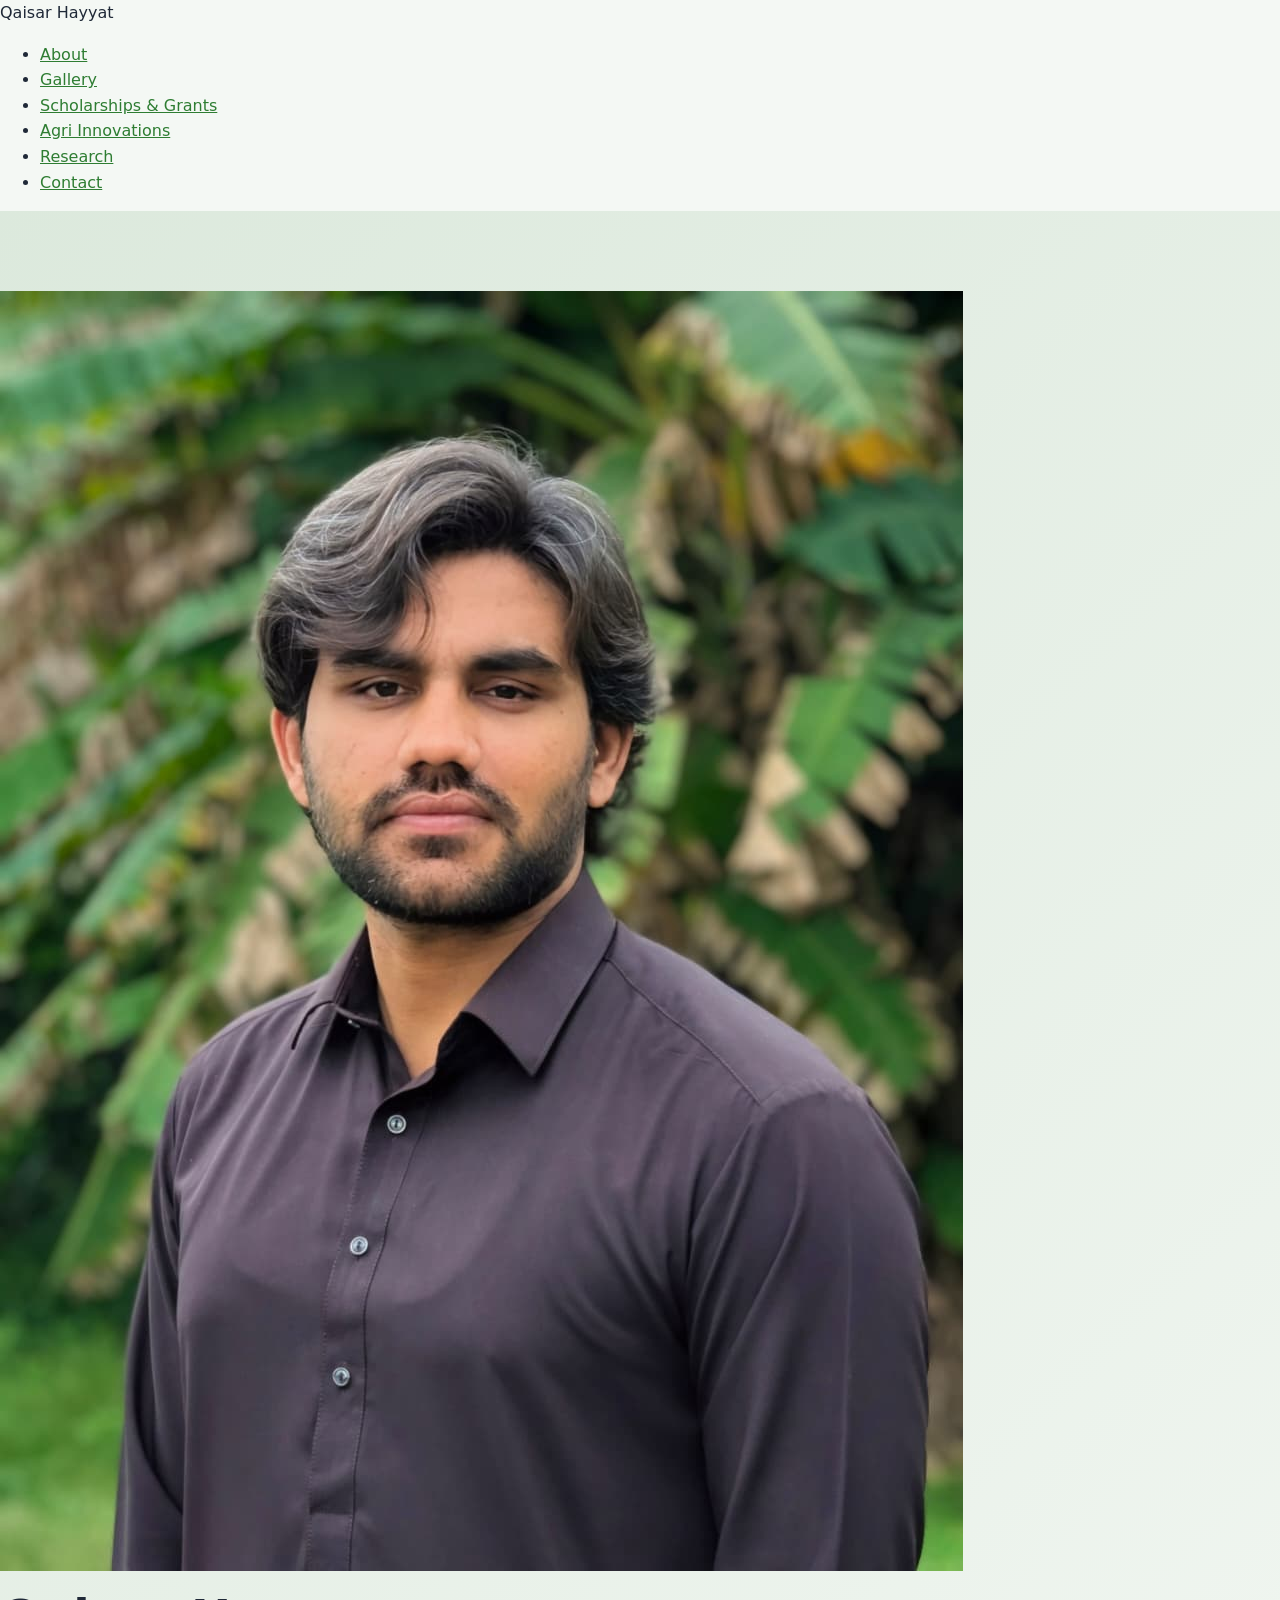
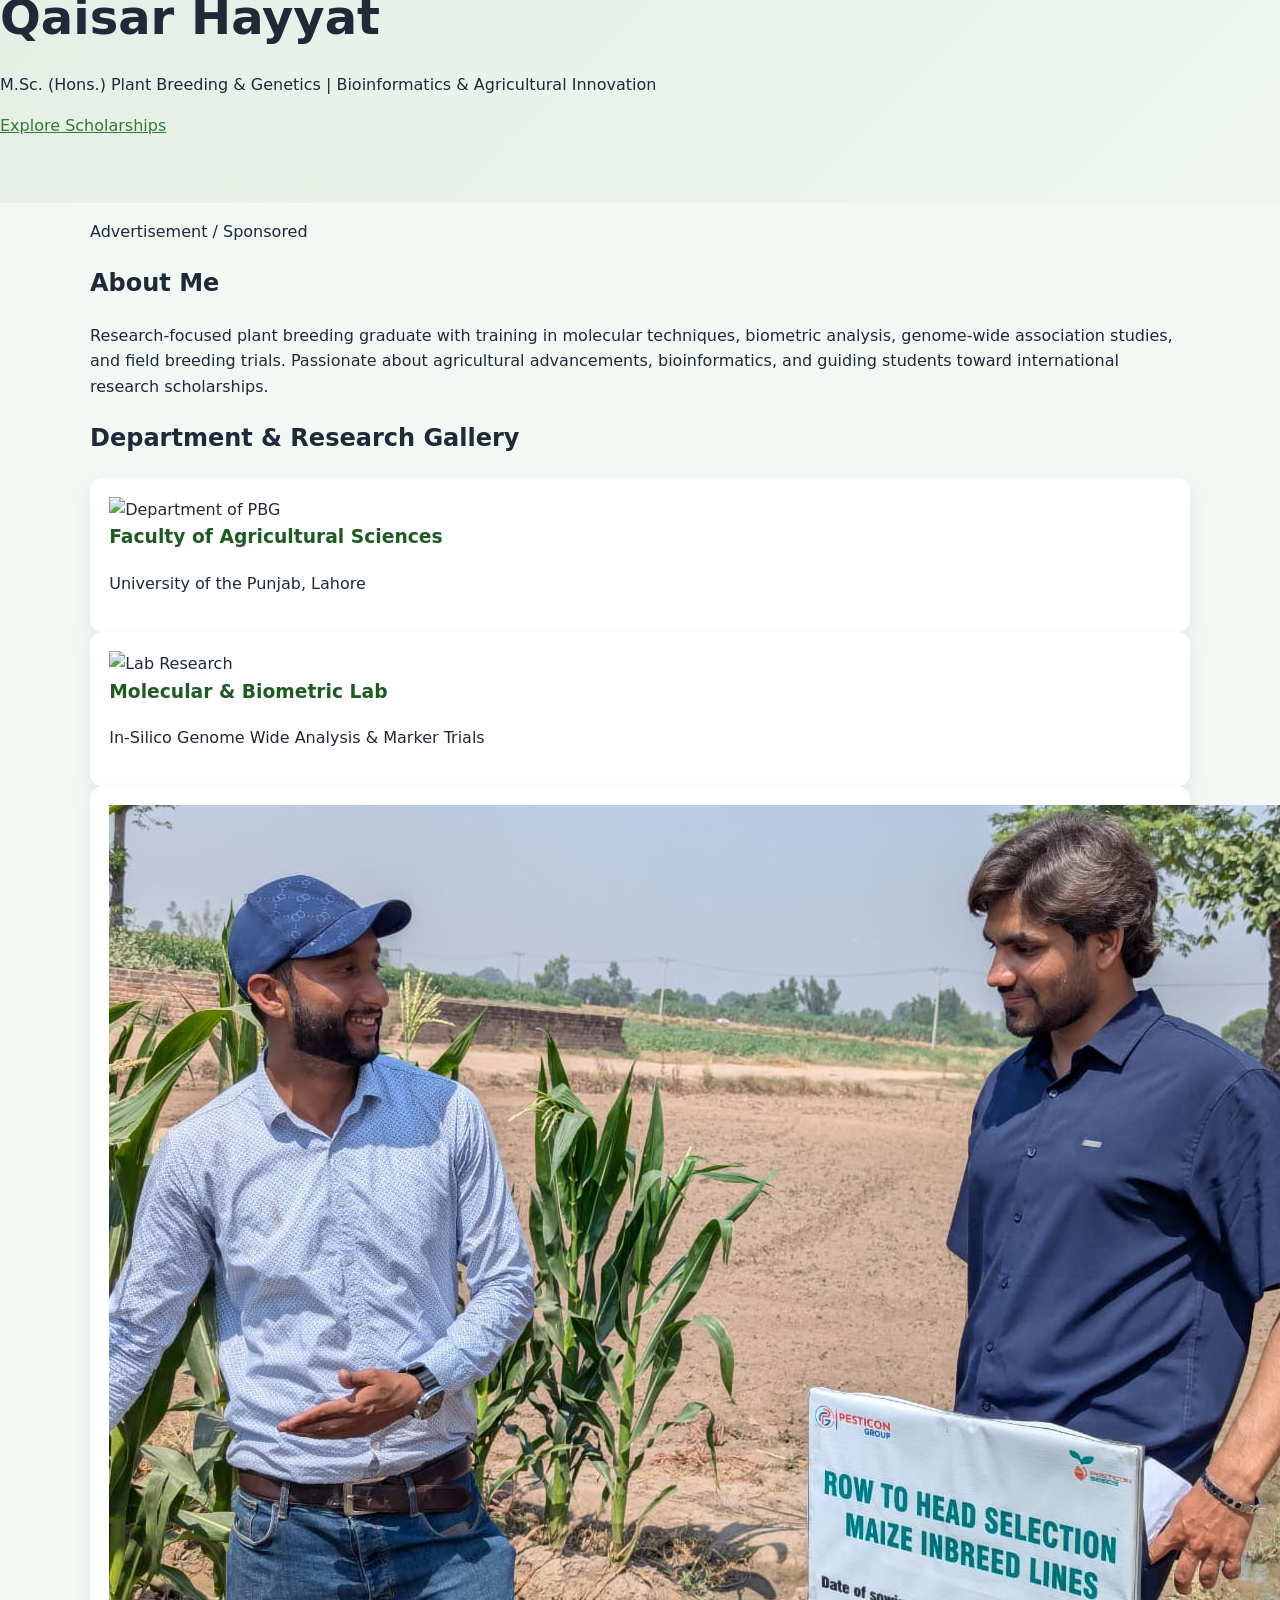
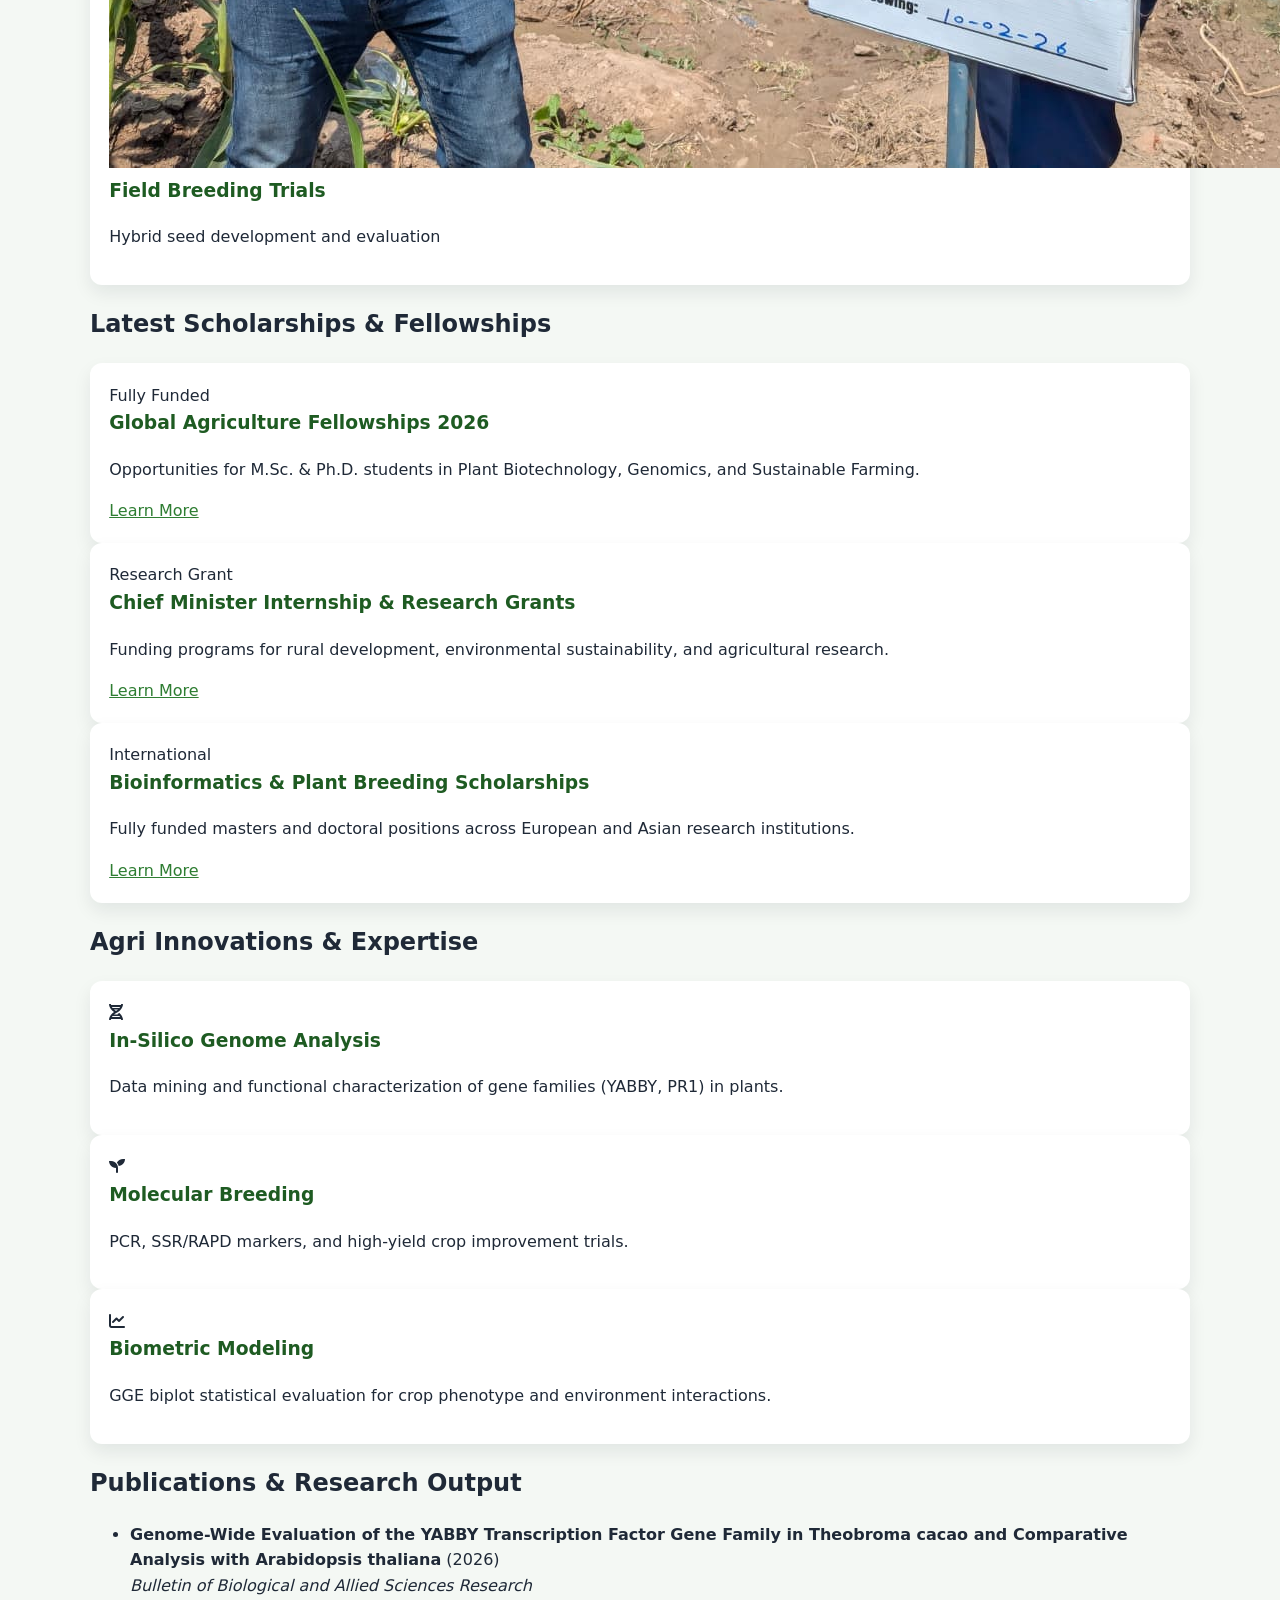
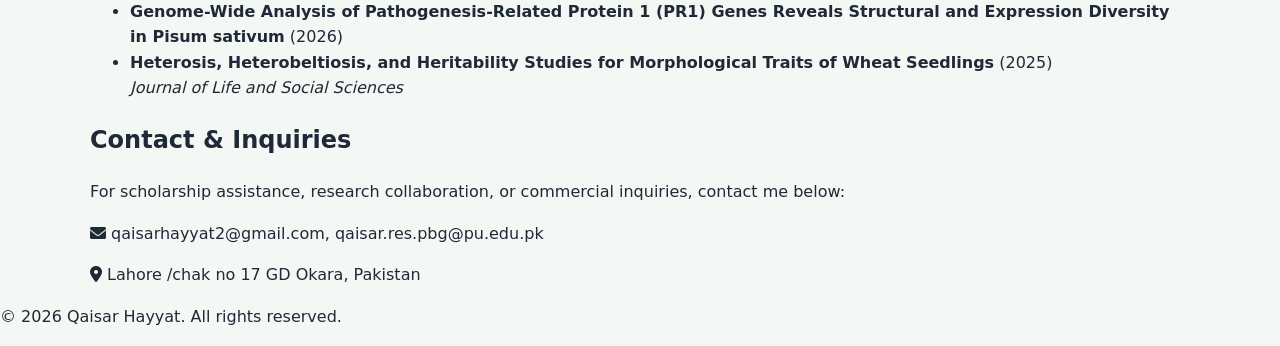
==== index.html @ bba013f6 "Fix image source extension in index.html" ====
<!DOCTYPE html>
<html lang="en">
<head>
    <meta charset="UTF-8">
    <meta name="viewport" content="width=device-width, initial-scale=1.0">
    <title>Qaisar Hayyat (qsh) | Academic, Agritech & Scholarship Portal</title>
    <link rel="stylesheet" href="style.css">
    <link href="https://cdnjs.cloudflare.com/ajax/libs/font-awesome/6.0.0/css/all.min.css" rel="stylesheet">
</head>
<body>

    <header>
        <div class="logo">Qaisar Hayyat</div>
        <nav>
            <ul>
                <li><a href="#about">About</a></li>
                <li><a href="#gallery">Gallery</a></li>
                <li><a href="#scholarships">Scholarships & Grants</a></li>
                <li><a href="#innovations">Agri Innovations</a></li>
                <li><a href="#research">Research</a></li>
                <li><a href="#contact">Contact</a></li>
            </ul>
        </nav>
    </header>

    <section class="hero">
        <div class="hero-content">
            <img src="qa.jpeg" alt="Qaisar Hayyat" class="profile-img">
            <h1>Qaisar Hayyat</h1>
            <p>M.Sc. (Hons.) Plant Breeding & Genetics | Bioinformatics & Agricultural Innovation</p>
            <a href="#scholarships" class="btn">Explore Scholarships</a>
        </div>
    </section>

    <div class="ad-banner container">
        <div class="ad-box">
            <p class="ad-label">Advertisement / Sponsored</p>
        </div>
    </div>

    <section id="about" class="container">
        <h2>About Me</h2>
        <p>Research-focused plant breeding graduate with training in molecular techniques, biometric analysis, genome-wide association studies, and field breeding trials. Passionate about agricultural advancements, bioinformatics, and guiding students toward international research scholarships.</p>
    </section>

    <section id="gallery" class="container bg-light">
        <h2>Department & Research Gallery</h2>
        <div class="grid">
            <div class="card gallery-card">
                <img src="dept.jpg" alt="Department of PBG">
                <h3>Faculty of Agricultural Sciences</h3>
                <p>University of the Punjab, Lahore</p>
            </div>
            <div class="card gallery-card">
                <img src="lab.jpg" alt="Lab Research">
                <h3>Molecular & Biometric Lab</h3>
                <p>In-Silico Genome Wide Analysis & Marker Trials</p>
            </div>
            <div class="card gallery-card">
                <img src="field.jpg.jpeg" alt="Field Trials">
                <h3>Field Breeding Trials</h3>
                <p>Hybrid seed development and evaluation</p>
            </div>
        </div>
    </section>

    <section id="scholarships" class="container">
        <h2>Latest Scholarships & Fellowships</h2>
        <div class="grid">
            <div class="card">
                <span class="badge">Fully Funded</span>
                <h3>Global Agriculture Fellowships 2026</h3>
                <p>Opportunities for M.Sc. & Ph.D. students in Plant Biotechnology, Genomics, and Sustainable Farming.</p>
                <a href="#contact" class="btn-small">Learn More</a>
            </div>
            <div class="card">
                <span class="badge">Research Grant</span>
                <h3>Chief Minister Internship & Research Grants</h3>
                <p>Funding programs for rural development, environmental sustainability, and agricultural research.</p>
                <a href="#contact" class="btn-small">Learn More</a>
            </div>
            <div class="card">
                <span class="badge">International</span>
                <h3>Bioinformatics & Plant Breeding Scholarships</h3>
                <p>Fully funded masters and doctoral positions across European and Asian research institutions.</p>
                <a href="#contact" class="btn-small">Learn More</a>
            </div>
        </div>
    </section>

    <section id="innovations" class="container bg-light">
        <h2>Agri Innovations & Expertise</h2>
        <div class="grid">
            <div class="card">
                <i class="fas fa-dna card-icon"></i>
                <h3>In-Silico Genome Analysis</h3>
                <p>Data mining and functional characterization of gene families (YABBY, PR1) in plants.</p>
            </div>
            <div class="card">
                <i class="fas fa-seedling card-icon"></i>
                <h3>Molecular Breeding</h3>
                <p>PCR, SSR/RAPD markers, and high-yield crop improvement trials.</p>
            </div>
            <div class="card">
                <i class="fas fa-chart-line card-icon"></i>
                <h3>Biometric Modeling</h3>
                <p>GGE biplot statistical evaluation for crop phenotype and environment interactions.</p>
            </div>
        </div>
    </section>

    <section id="research" class="container">
        <h2>Publications & Research Output</h2>
        <ul class="pub-list">
            <li>
                <strong>Genome-Wide Evaluation of the YABBY Transcription Factor Gene Family in Theobroma cacao and Comparative Analysis with Arabidopsis thaliana</strong> (2026)
                <br><em>Bulletin of Biological and Allied Sciences Research</em>
            </li>
            <li>
                <strong>Genome-Wide Analysis of Pathogenesis-Related Protein 1 (PR1) Genes Reveals Structural and Expression Diversity in Pisum sativum</strong> (2026)
            </li>
            <li>
                <strong>Heterosis, Heterobeltiosis, and Heritability Studies for Morphological Traits of Wheat Seedlings</strong> (2025)
                <br><em>Journal of Life and Social Sciences</em>
            </li>
        </ul>
    </section>

    <section id="contact" class="container bg-light">
        <h2>Contact & Inquiries</h2>
        <p>For scholarship assistance, research collaboration, or commercial inquiries, contact me below:</p>
        <div class="contact-details">
            <p><i class="fas fa-envelope"></i> qaisarhayyat2@gmail.com, qaisar.res.pbg@pu.edu.pk</p>
            <p><i class="fas fa-map-marker-alt"></i> Lahore /chak no 17 GD Okara, Pakistan</p>
        </div>
    </section>

    <footer>
        <p>&copy; 2026 Qaisar Hayyat. All rights reserved.</p>
    </footer>

</body>
</html>
---- style.css ----
:root {
  --primary: #2e7d32;
  --primary-dark: #1e5b22;
  --text: #1f2937;
  --muted: #4b5563;
  --bg: #f4f8f4;
  --white: #ffffff;
  --shadow: 0 8px 18px rgba(16, 24, 40, 0.08);
}

* {
  box-sizing: border-box;
}

html {
  scroll-behavior: smooth;
}

body {
  margin: 0;
  font-family: 'Inter', system-ui, -apple-system, sans-serif;
  color: var(--text);
  line-height: 1.6;
  background: var(--bg);
}

.container {
  width: min(1100px, 92%);
  margin: 0 auto;
}

.site-header {
  position: sticky;
  top: 0;
  z-index: 1000;
  background: var(--white);
  border-bottom: 1px solid #e5e7eb;
}

.nav-wrap {
  display: flex;
  align-items: center;
  justify-content: space-between;
  min-height: 72px;
}

.brand {
  color: var(--primary);
  text-decoration: none;
  font-weight: 700;
  font-size: 1.1rem;
}

.nav-links {
  display: flex;
  gap: 1rem;
}

.nav-links a {
  color: var(--muted);
  text-decoration: none;
  font-weight: 500;
}

.nav-links a:hover {
  color: var(--primary);
}

.menu-toggle {
  display: none;
  border: 1px solid #d1d5db;
  border-radius: 8px;
  padding: 0.35rem 0.6rem;
  background: var(--white);
  color: var(--primary-dark);
  font-size: 1.1rem;
}

.hero {
  padding: 5rem 0 4rem;
  background: linear-gradient(135deg, rgba(46, 125, 50, 0.12), rgba(46, 125, 50, 0.02));
}

.eyebrow {
  color: var(--primary-dark);
  font-weight: 600;
  text-transform: uppercase;
  letter-spacing: 0.06em;
  margin-bottom: 0.4rem;
}

h1 {
  margin: 0;
  font-size: clamp(2rem, 3.8vw, 3rem);
}

.subtitle {
  margin: 0.5rem 0;
  color: var(--primary-dark);
  font-weight: 600;
}

.hero-text {
  max-width: 680px;
}

.section {
  padding: 4rem 0;
}

.section h2 {
  margin-top: 0;
  margin-bottom: 1rem;
  color: var(--primary-dark);
}

.alt-bg {
  background: #e9f3ea;
}

.card-grid {
  display: grid;
  grid-template-columns: repeat(3, minmax(0, 1fr));
  gap: 1.1rem;
}

.card {
  background: var(--white);
  border-radius: 12px;
  padding: 1.2rem;
  box-shadow: var(--shadow);
}

.card h3 {
  margin-top: 0;
  color: var(--primary-dark);
}

.publication-list {
  padding-left: 1.2rem;
}

a {
  color: var(--primary);
}

@media (max-width: 860px) {
  .card-grid {
    grid-template-columns: 1fr 1fr;
  }
}

@media (max-width: 700px) {
  .menu-toggle {
    display: inline-block;
  }

  .nav-links {
    display: none;
    position: absolute;
    top: 72px;
    left: 0;
    right: 0;
    flex-direction: column;
    background: var(--white);
    border-bottom: 1px solid #e5e7eb;
    padding: 0.8rem 4%;
  }

  .nav-links.open {
    display: flex;
  }

  .card-grid {
    grid-template-columns: 1fr;
  }

  .hero {
    padding-top: 4rem;
  }
}
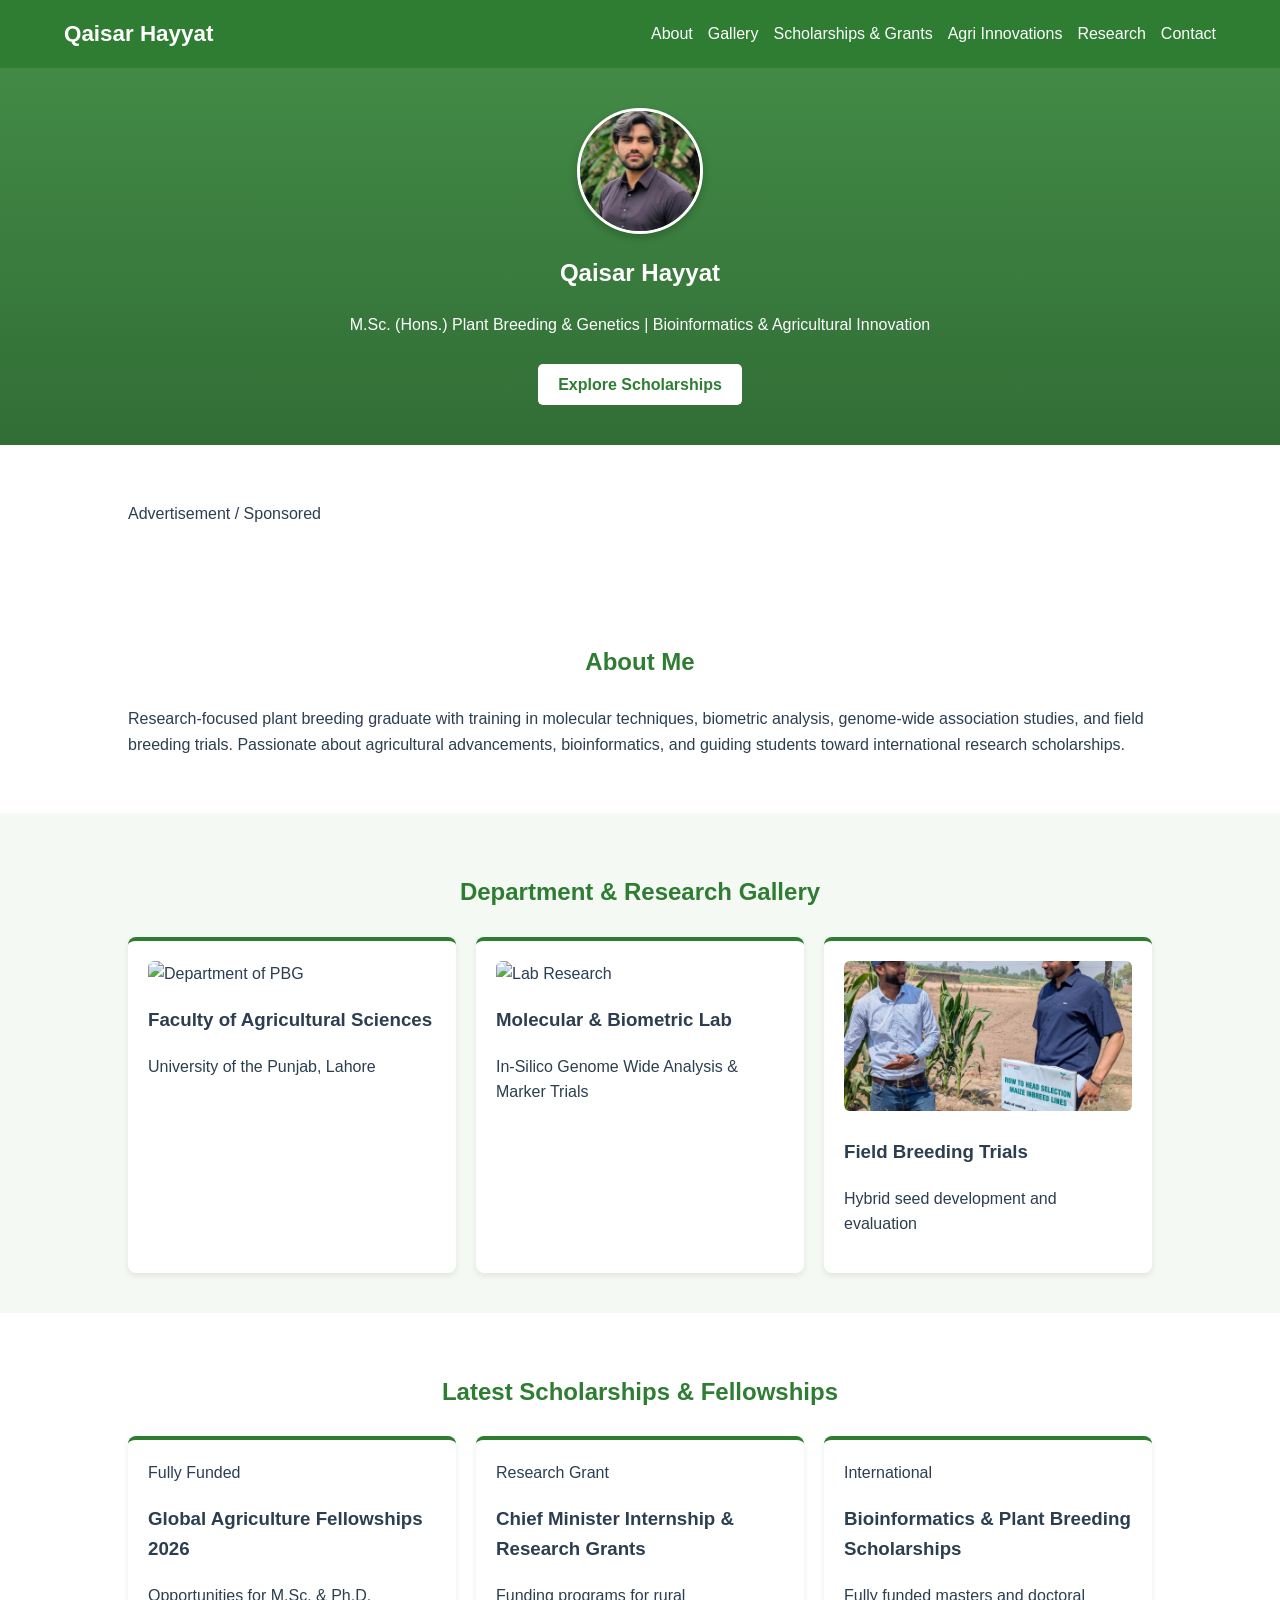
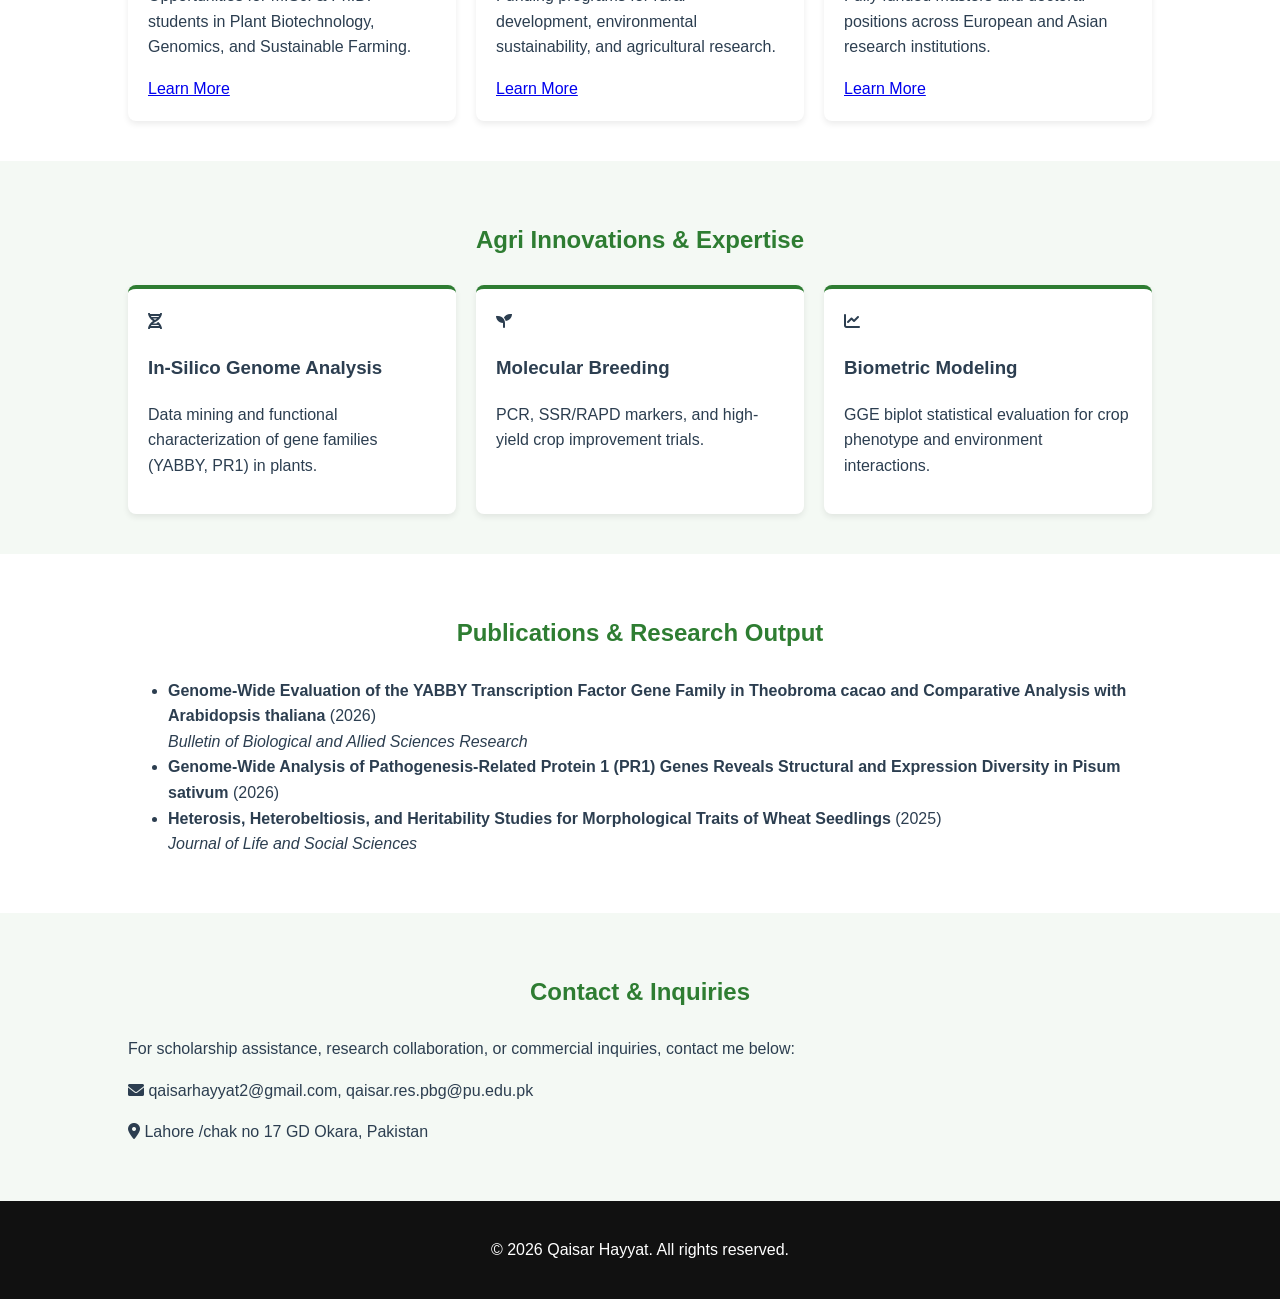
==== commit a255161e: "Add Google site verification to index.html Added Google site verification meta tag." ====
--- a/index.html
+++ b/index.html
@@ -6,6 +6,7 @@
     <title>Qaisar Hayyat (qsh) | Academic, Agritech & Scholarship Portal</title>
     <link rel="stylesheet" href="style.css">
     <link href="https://cdnjs.cloudflare.com/ajax/libs/font-awesome/6.0.0/css/all.min.css" rel="stylesheet">
+    <meta name="google-site-verification" content="u2R5m-7hxm11KhDNHvZsRU0qRxagIZrmC99paomy18g" />
 </head>
 <body>
 
--- a/style.css
+++ b/style.css
@@ -1,181 +1,140 @@
 :root {
-  --primary: #2e7d32;
-  --primary-dark: #1e5b22;
-  --text: #1f2937;
-  --muted: #4b5563;
-  --bg: #f4f8f4;
-  --white: #ffffff;
-  --shadow: 0 8px 18px rgba(16, 24, 40, 0.08);
-}
-
-* {
-  box-sizing: border-box;
-}
-
-html {
-  scroll-behavior: smooth;
+    --primary-color: #2e7d32;
+    --dark-green: #1b5e20;
+    --text-color: #2c3e50;
+    --light-bg: #f4f9f4;
+    --white: #ffffff;
 }
 
 body {
-  margin: 0;
-  font-family: 'Inter', system-ui, -apple-system, sans-serif;
-  color: var(--text);
-  line-height: 1.6;
-  background: var(--bg);
+    font-family: 'Segoe UI', Tahoma, Geneva, Verdana, sans-serif;
+    margin: 0;
+    padding: 0;
+    color: var(--text-color);
+    line-height: 1.6;
 }
 
-.container {
-  width: min(1100px, 92%);
-  margin: 0 auto;
+/* Header & Menu Styling */
+header {
+    background: var(--primary-color);
+    color: var(--white);
+    padding: 1rem 5%;
+    display: flex;
+    justify-content: space-between;
+    align-items: center;
+    position: sticky;
+    top: 0;
+    z-index: 1000;
 }
 
-.site-header {
-  position: sticky;
-  top: 0;
-  z-index: 1000;
-  background: var(--white);
-  border-bottom: 1px solid #e5e7eb;
+header .logo {
+    font-size: 1.4rem;
+    font-weight: bold;
 }
 
-.nav-wrap {
-  display: flex;
-  align-items: center;
-  justify-content: space-between;
-  min-height: 72px;
+nav ul {
+    list-style: none;
+    display: flex;
+    margin: 0;
+    padding: 0;
 }
 
-.brand {
-  color: var(--primary);
-  text-decoration: none;
-  font-weight: 700;
-  font-size: 1.1rem;
+nav ul li {
+    margin-left: 15px;
 }
 
-.nav-links {
-  display: flex;
-  gap: 1rem;
+nav ul li a {
+    color: var(--white);
+    text-decoration: none;
+    font-weight: 500;
 }
 
-.nav-links a {
-  color: var(--muted);
-  text-decoration: none;
-  font-weight: 500;
+/* Hero Section & Profile Photo Fix */
+.hero {
+    background: linear-gradient(rgba(46, 125, 50, 0.9), rgba(27, 94, 32, 0.9));
+    color: var(--white);
+    text-align: center;
+    padding: 40px 20px;
 }
 
-.nav-links a:hover {
-  color: var(--primary);
+/* Photo Ko Chota Aur Gol Banane Ka Fix */
+.profile-img, .hero img {
+    width: 120px !important;
+    height: 120px !important;
+    border-radius: 50% !important;
+    object-fit: cover !important;
+    border: 3px solid #ffffff !important;
+    display: block;
+    margin: 0 auto 15px auto;
+    box-shadow: 0 4px 8px rgba(0,0,0,0.2);
 }
 
-.menu-toggle {
-  display: none;
-  border: 1px solid #d1d5db;
-  border-radius: 8px;
-  padding: 0.35rem 0.6rem;
-  background: var(--white);
-  color: var(--primary-dark);
-  font-size: 1.1rem;
+.btn {
+    display: inline-block;
+    background: var(--white);
+    color: var(--primary-color);
+    padding: 8px 20px;
+    border-radius: 5px;
+    text-decoration: none;
+    font-weight: bold;
+    margin-top: 10px;
 }
 
-.hero {
-  padding: 5rem 0 4rem;
-  background: linear-gradient(135deg, rgba(46, 125, 50, 0.12), rgba(46, 125, 50, 0.02));
+/* Layout Containers */
+.container {
+    padding: 40px 10%;
 }
 
-.eyebrow {
-  color: var(--primary-dark);
-  font-weight: 600;
-  text-transform: uppercase;
-  letter-spacing: 0.06em;
-  margin-bottom: 0.4rem;
+.bg-light {
+    background-color: var(--light-bg);
 }
 
-h1 {
-  margin: 0;
-  font-size: clamp(2rem, 3.8vw, 3rem);
+h2 {
+    text-align: center;
+    color: var(--primary-color);
+    margin-bottom: 25px;
 }
 
-.subtitle {
-  margin: 0.5rem 0;
-  color: var(--primary-dark);
-  font-weight: 600;
-}
-
-.hero-text {
-  max-width: 680px;
-}
-
-.section {
-  padding: 4rem 0;
-}
-
-.section h2 {
-  margin-top: 0;
-  margin-bottom: 1rem;
-  color: var(--primary-dark);
-}
-
-.alt-bg {
-  background: #e9f3ea;
-}
-
-.card-grid {
-  display: grid;
-  grid-template-columns: repeat(3, minmax(0, 1fr));
-  gap: 1.1rem;
+/* Cards & Gallery Fix */
+.grid {
+    display: grid;
+    grid-template-columns: repeat(auto-fit, minmax(250px, 1fr));
+    gap: 20px;
 }
 
 .card {
-  background: var(--white);
-  border-radius: 12px;
-  padding: 1.2rem;
-  box-shadow: var(--shadow);
+    background: var(--white);
+    padding: 20px;
+    border-radius: 8px;
+    box-shadow: 0 3px 6px rgba(0,0,0,0.08);
+    border-top: 4px solid var(--primary-color);
 }
 
-.card h3 {
-  margin-top: 0;
-  color: var(--primary-dark);
+.gallery-card img {
+    width: 100% !important;
+    height: 150px !important;
+    object-fit: cover !important;
+    border-radius: 6px;
 }
 
-.publication-list {
-  padding-left: 1.2rem;
+/* Footer */
+footer {
+    text-align: center;
+    padding: 20px;
+    background: #111;
+    color: var(--white);
 }
 
-a {
-  color: var(--primary);
+@media (max-width: 768px) {
+    header {
+        flex-direction: column;
+    }
+    nav ul {
+        margin-top: 10px;
+        flex-wrap: wrap;
+        justify-content: center;
+    }
+    nav ul li {
+        margin: 5px 8px;
+    }
 }
-
-@media (max-width: 860px) {
-  .card-grid {
-    grid-template-columns: 1fr 1fr;
-  }
-}
-
-@media (max-width: 700px) {
-  .menu-toggle {
-    display: inline-block;
-  }
-
-  .nav-links {
-    display: none;
-    position: absolute;
-    top: 72px;
-    left: 0;
-    right: 0;
-    flex-direction: column;
-    background: var(--white);
-    border-bottom: 1px solid #e5e7eb;
-    padding: 0.8rem 4%;
-  }
-
-  .nav-links.open {
-    display: flex;
-  }
-
-  .card-grid {
-    grid-template-columns: 1fr;
-  }
-
-  .hero {
-    padding-top: 4rem;
-  }
-}
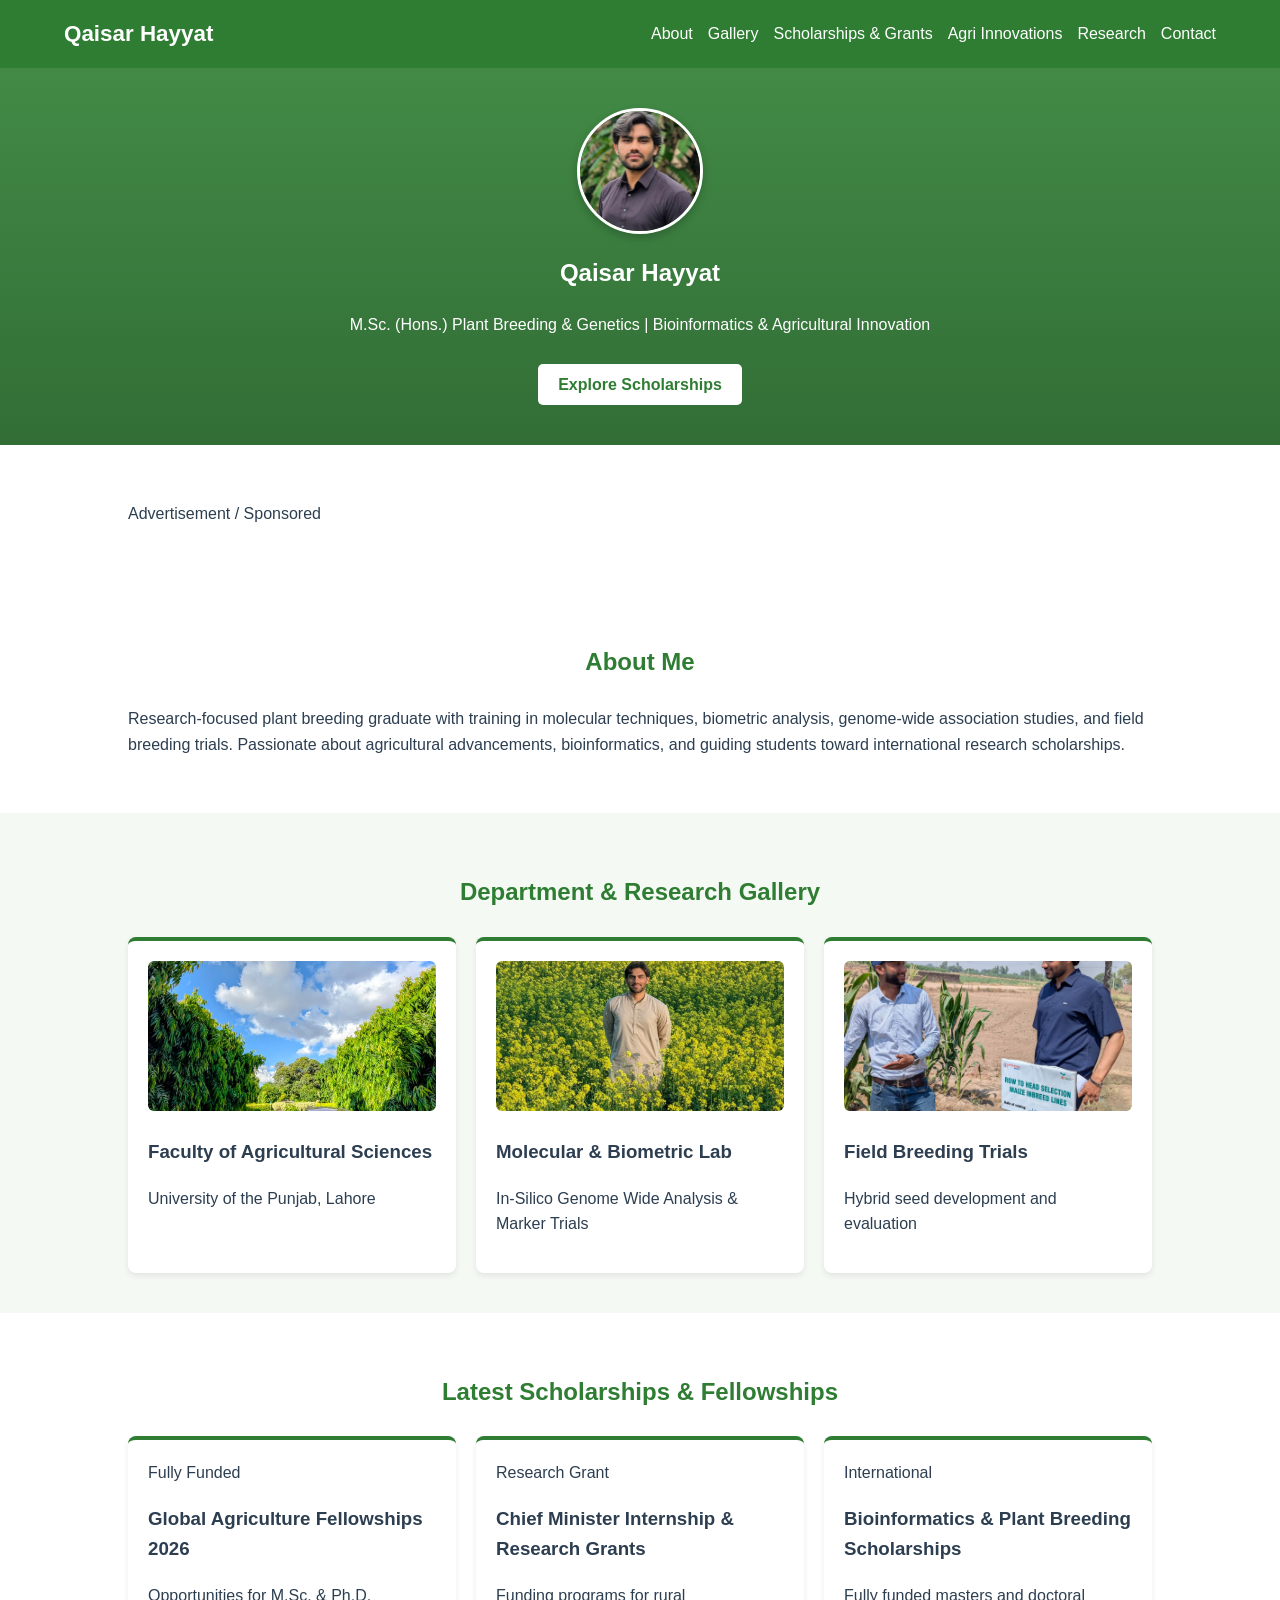
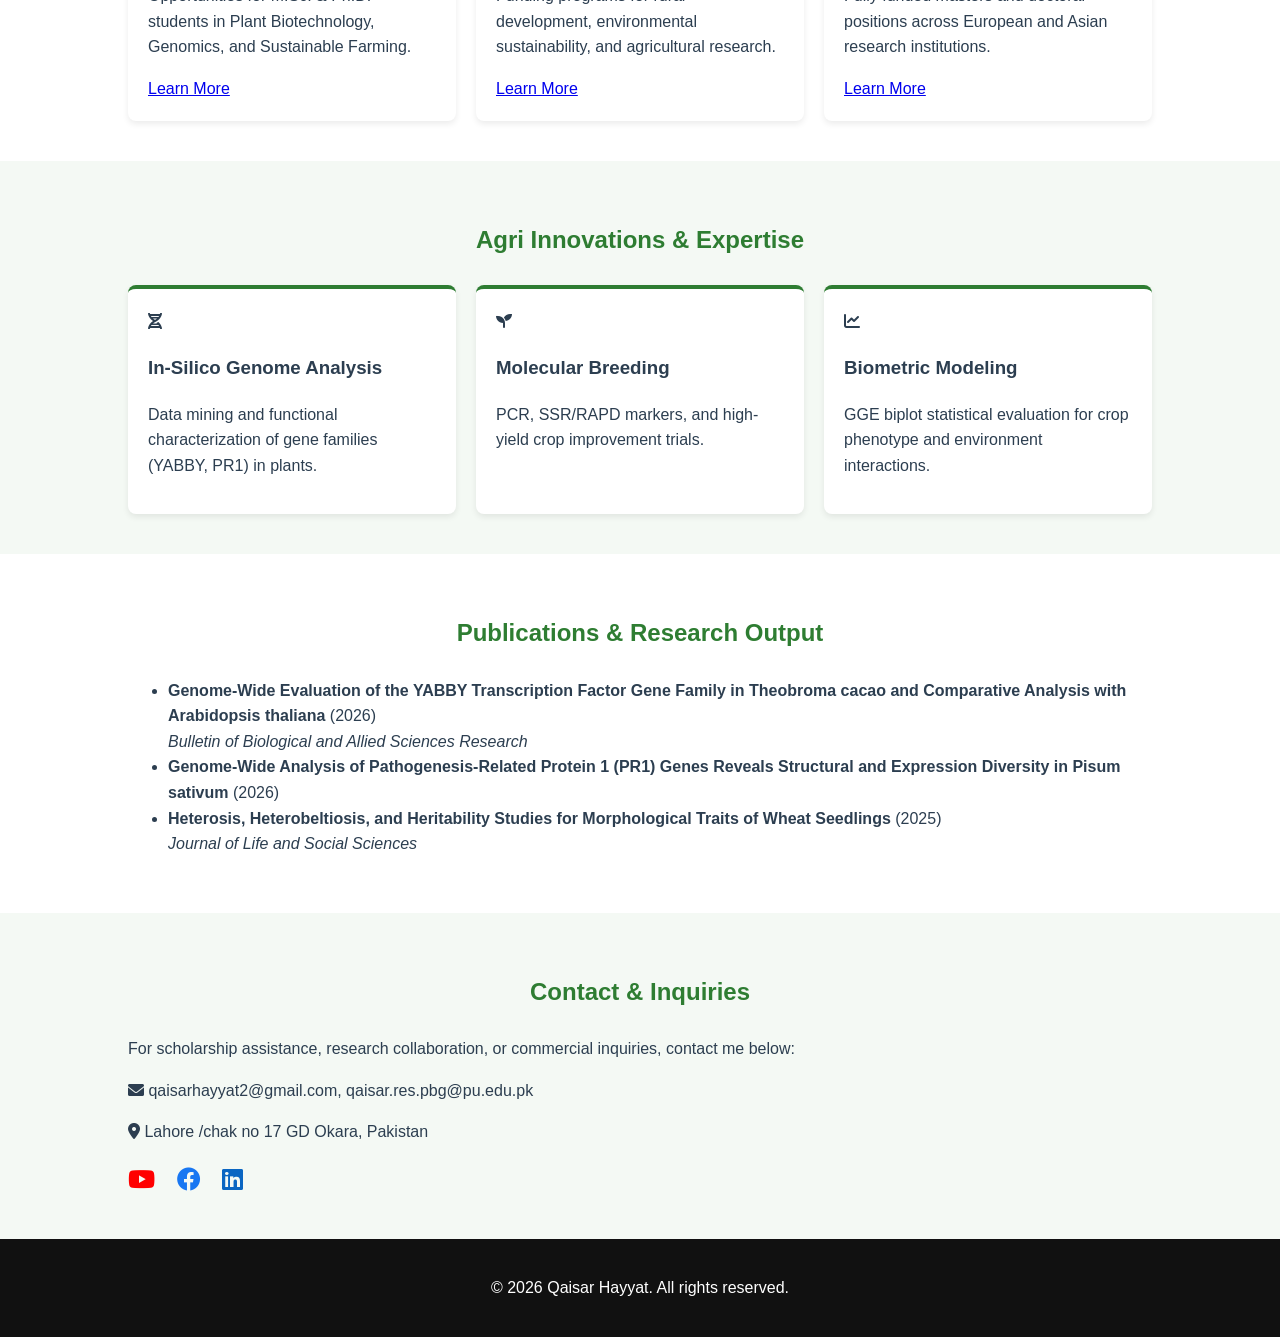
==== commit 49e499bb: "Enhance SEO and add social media links Added SEO meta tags and social media links for better visibil" ====
--- a/index.html
+++ b/index.html
@@ -1,6 +1,11 @@
 <!DOCTYPE html>
 <html lang="en">
 <head>
+    <!-- SEO Meta Tags -->
+    <meta name="description" content="Qaisar Hayyat - M.Sc. Plant Breeding & Genetics Scholar. Research in Molecular Breeding, Bioinformatics, Agricultural Innovations, and Global Scholarships.">
+    <meta name="keywords" content="Qaisar Hayyat, Qaisar Hayyat PBG, Plant Breeding Lahore, Agricultural Innovation Pakistan, Agri Scholarships 2026, Genome Wide Analysis">
+    <meta name="author" content="Qaisar Hayyat">
+    <meta name="robots" content="index, follow">
     <meta charset="UTF-8">
     <meta name="viewport" content="width=device-width, initial-scale=1.0">
     <title>Qaisar Hayyat (qsh) | Academic, Agritech & Scholarship Portal</title>
@@ -48,12 +53,12 @@
         <h2>Department & Research Gallery</h2>
         <div class="grid">
             <div class="card gallery-card">
-                <img src="dept.jpg" alt="Department of PBG">
+                <img src="dept.jpg.jpeg" alt="Department of PBG">
                 <h3>Faculty of Agricultural Sciences</h3>
                 <p>University of the Punjab, Lahore</p>
             </div>
             <div class="card gallery-card">
-                <img src="lab.jpg" alt="Lab Research">
+                <img src="lab.jpg.jpeg" alt="Lab Research">
                 <h3>Molecular & Biometric Lab</h3>
                 <p>In-Silico Genome Wide Analysis & Marker Trials</p>
             </div>
@@ -133,6 +138,22 @@
         <div class="contact-details">
             <p><i class="fas fa-envelope"></i> qaisarhayyat2@gmail.com, qaisar.res.pbg@pu.edu.pk</p>
             <p><i class="fas fa-map-marker-alt"></i> Lahore /chak no 17 GD Okara, Pakistan</p>
+            <div class="social-links" style="margin-top: 15px;">
+    <!-- YouTube Channel -->
+    <a href="https://www.youtube.com/@Qaisarhayyat17" target="_blank" style="margin-right: 15px; color: #ff0000; font-size: 1.5rem; text-decoration: none;">
+        <i class="fab fa-youtube"></i>
+    </a>
+    
+    <!-- Facebook Page -->
+    <a href="https://www.facebook.com/Qsh" target="_blank" style="margin-right: 15px; color: #1877f2; font-size: 1.5rem; text-decoration: none;">
+        <i class="fab fa-facebook"></i>
+    </a>
+    
+    <!-- LinkedIn Profile -->
+    <a href="https://www.linkedin.com/in/qaisar-hayyat-17gd" target="_blank" style="color: #0a66c2; font-size: 1.5rem; text-decoration: none;">
+        <i class="fab fa-linkedin"></i>
+    </a>
+</div>
         </div>
     </section>
 
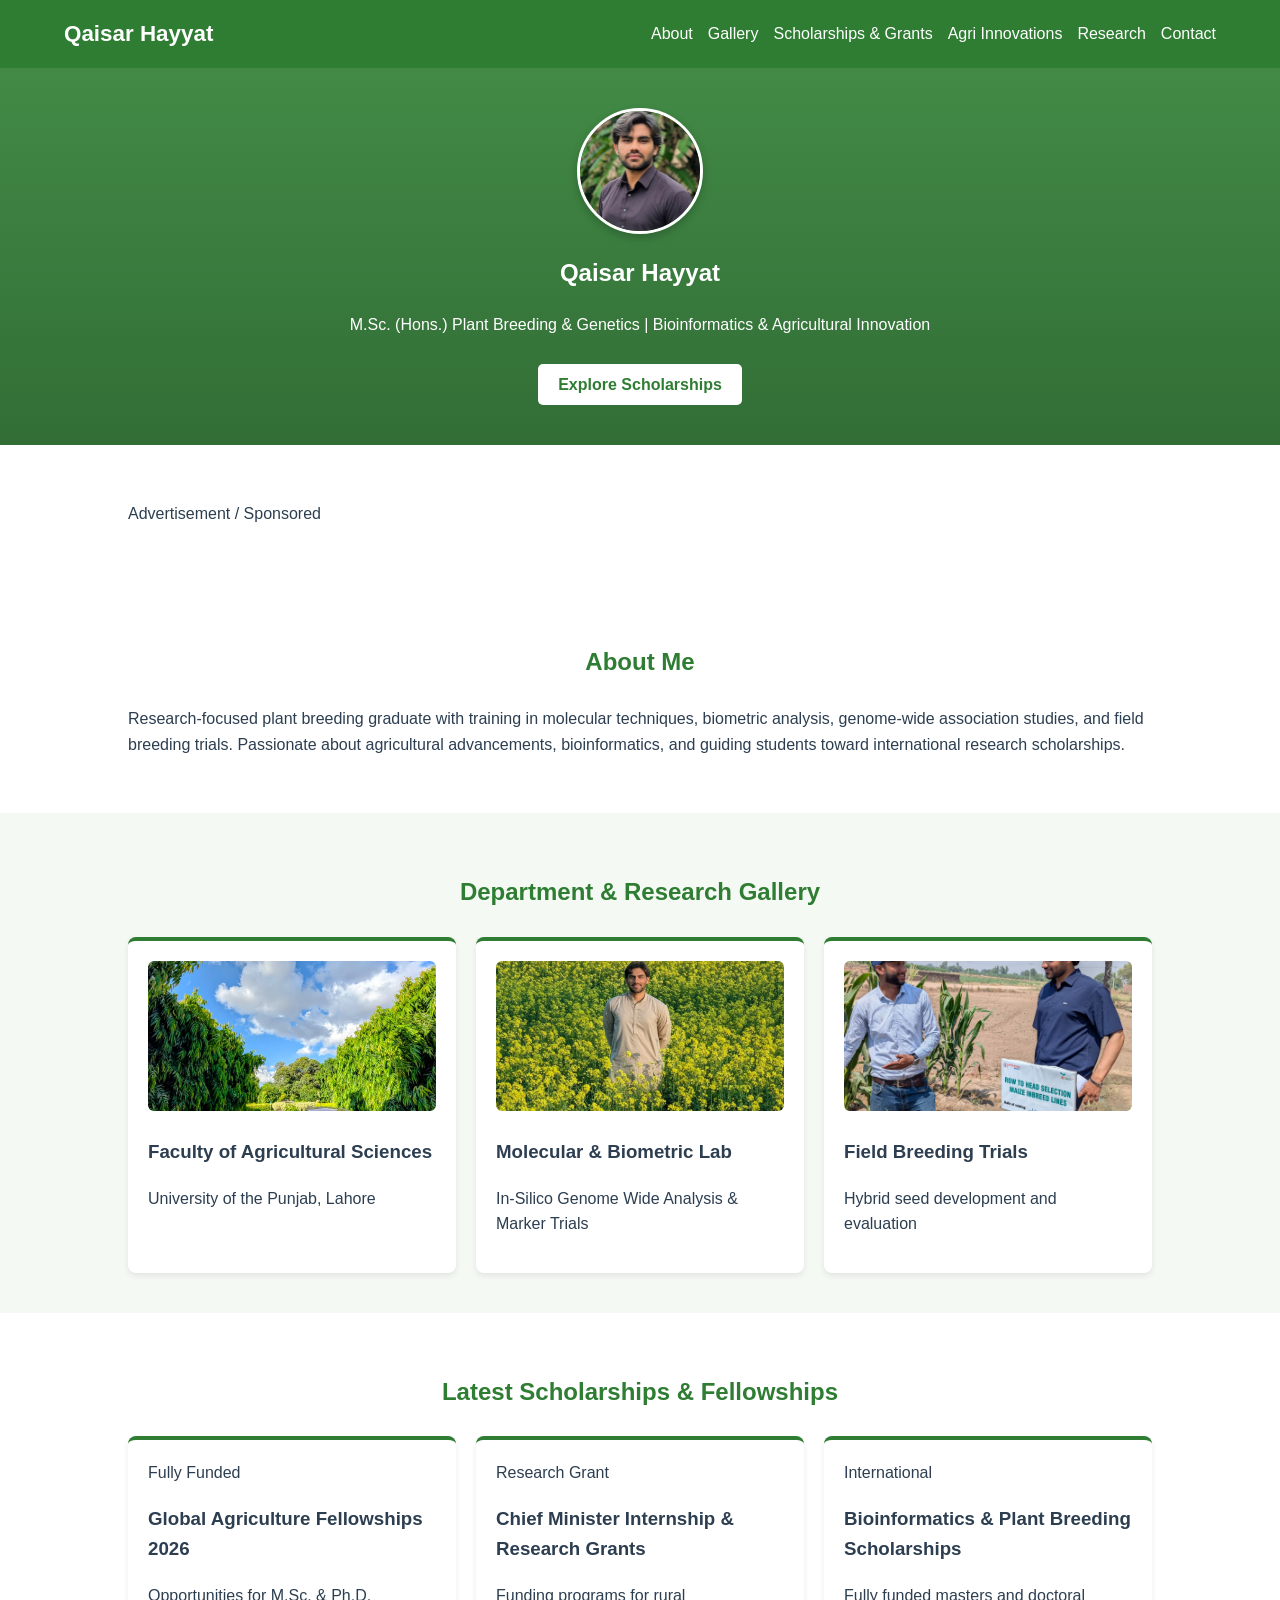
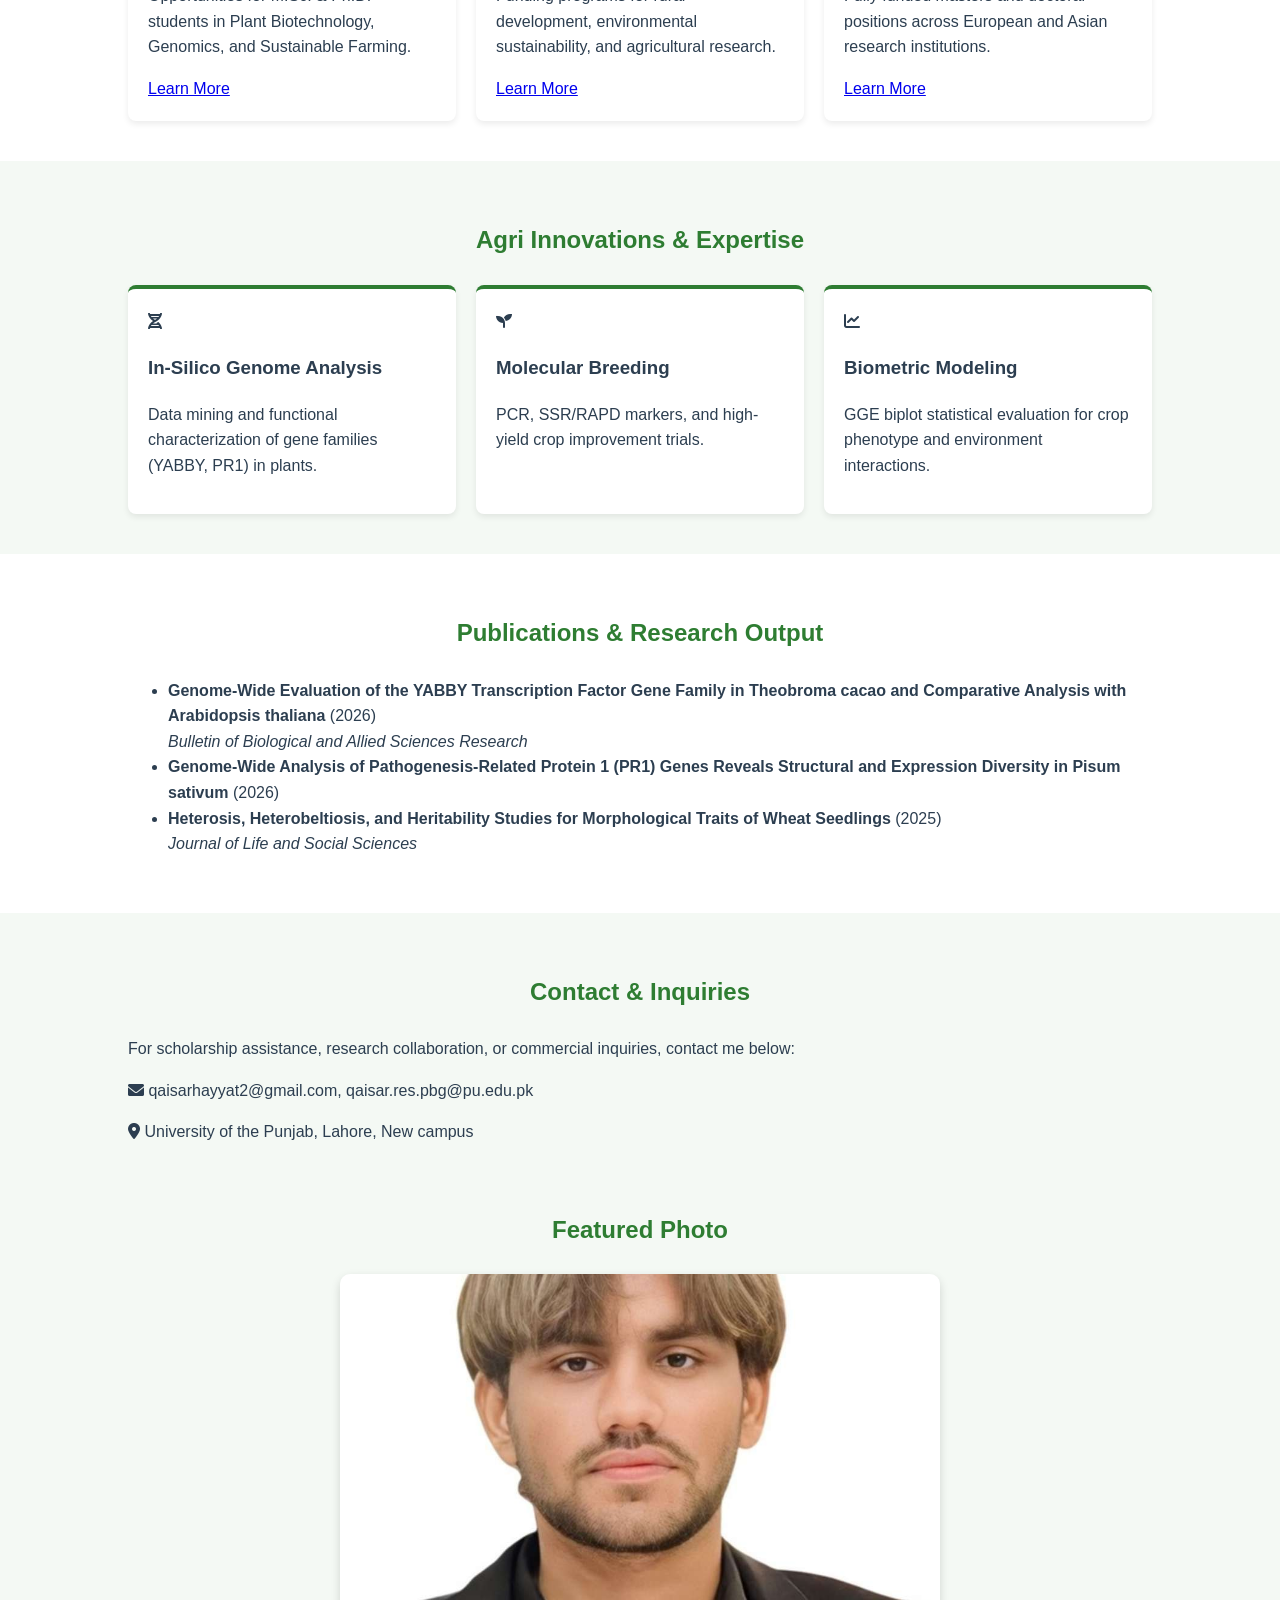
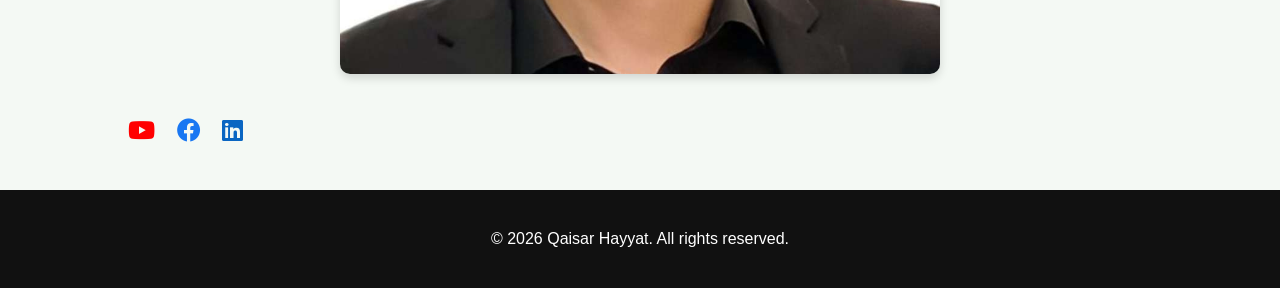
==== commit 8250b8c1: "Update index.html" ====
--- a/index.html
+++ b/index.html
@@ -12,7 +12,10 @@
     <link rel="stylesheet" href="style.css">
     <link href="https://cdnjs.cloudflare.com/ajax/libs/font-awesome/6.0.0/css/all.min.css" rel="stylesheet">
     <meta name="google-site-verification" content="u2R5m-7hxm11KhDNHvZsRU0qRxagIZrmC99paomy18g" />
+   <script async src="https://pagead2.googlesyndication.com/pagead/js/adsbygoogle.js?client=ca-pub-3109854054610129"
+     crossorigin="anonymous"></script> 
 </head>
+    <meta name="google-adsense-account" content="ca-pub-3109854054610129">
 <body>
 
     <header>
@@ -137,8 +140,15 @@
         <p>For scholarship assistance, research collaboration, or commercial inquiries, contact me below:</p>
         <div class="contact-details">
             <p><i class="fas fa-envelope"></i> qaisarhayyat2@gmail.com, qaisar.res.pbg@pu.edu.pk</p>
-            <p><i class="fas fa-map-marker-alt"></i> Lahore /chak no 17 GD Okara, Pakistan</p>
+            <p><i class="fas fa-map-marker-alt"></i> University of the Punjab, Lahore, New campus</p>
             <div class="social-links" style="margin-top: 15px;">
+                <!-- Additional Photo Section -->
+<section class="container bg-light" style="text-align: center; padding: 30px 10%;">
+    <h2>Featured Photo</h2>
+    <div style="max-width: 600px; margin: 0 auto;">
+        <img src="qaisar passport image (1).jpg" alt="Qaisar Hayyat Research" style="width: 100%; max-height: 400px; object-fit: cover; border-radius: 10px; box-shadow: 0 4px 10px rgba(0,0,0,0.15);">
+    </div>
+</section>
     <!-- YouTube Channel -->
     <a href="https://www.youtube.com/@Qaisarhayyat17" target="_blank" style="margin-right: 15px; color: #ff0000; font-size: 1.5rem; text-decoration: none;">
         <i class="fab fa-youtube"></i>
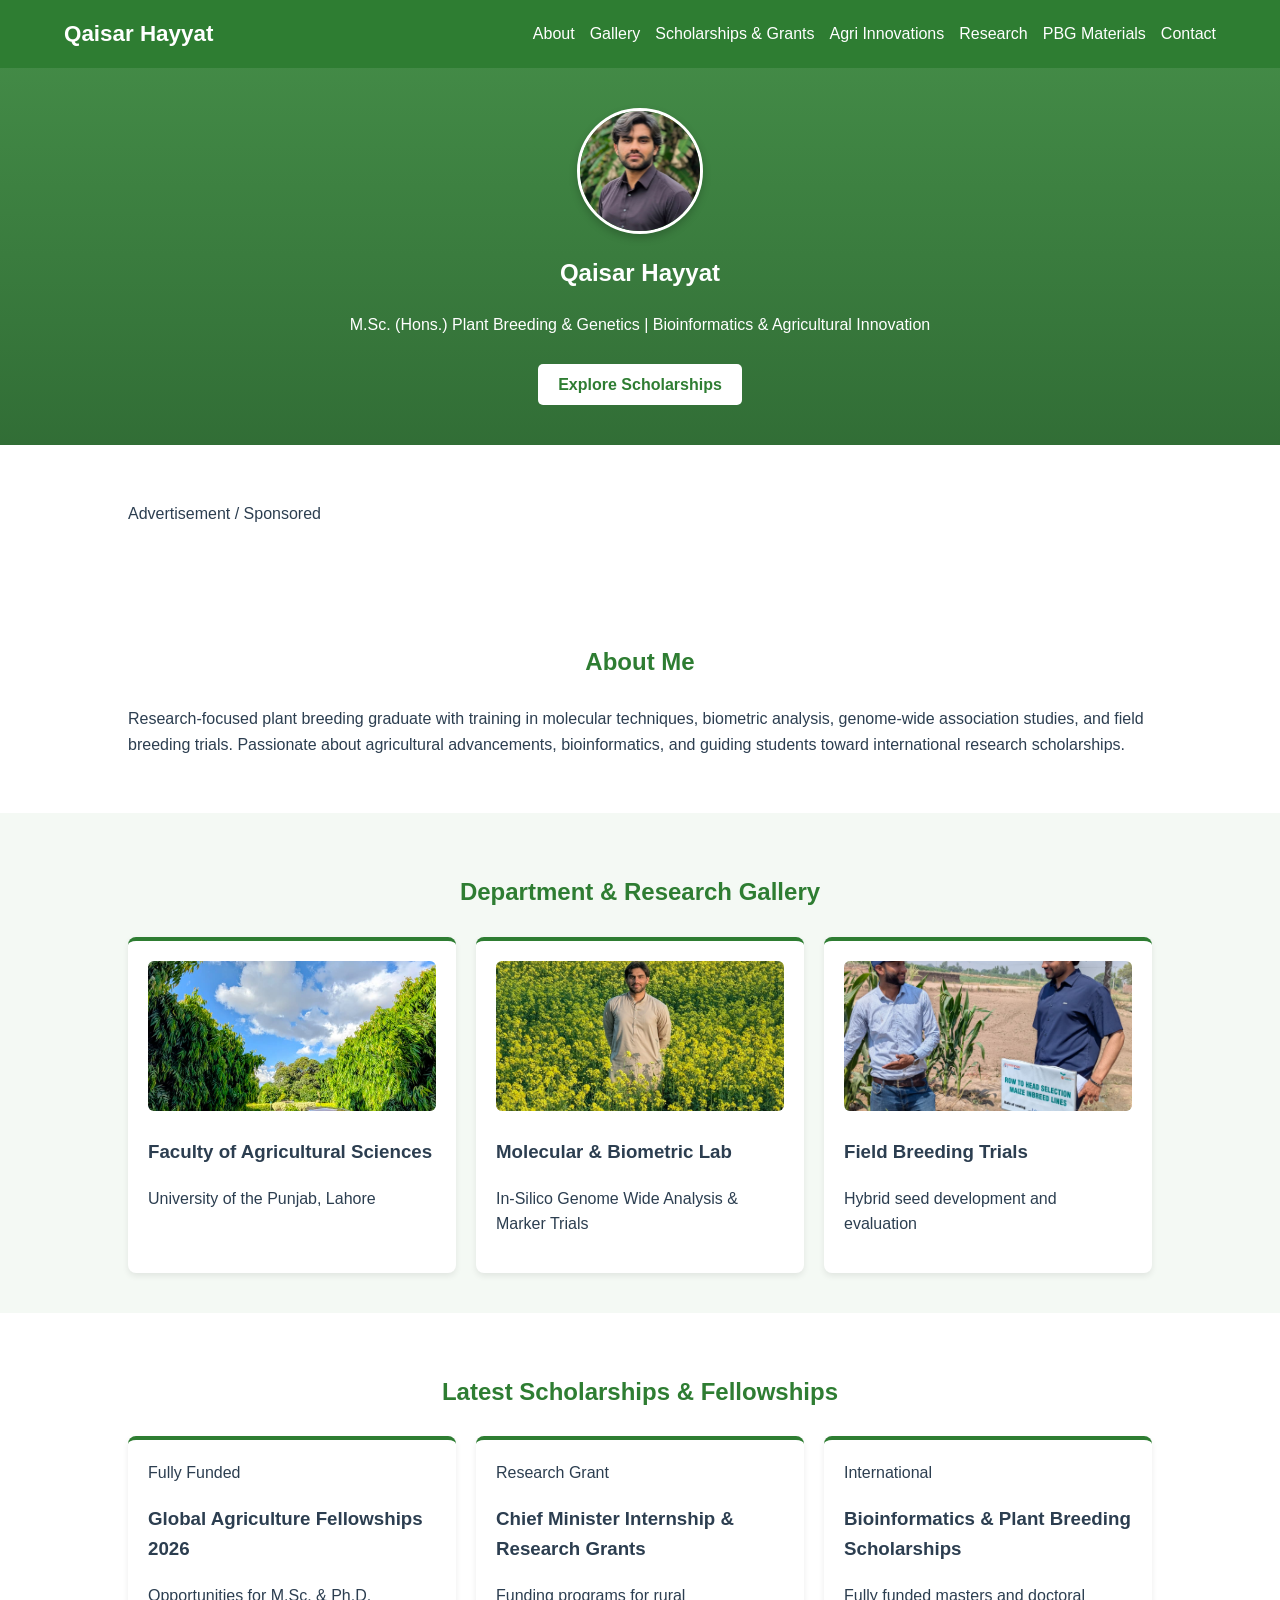
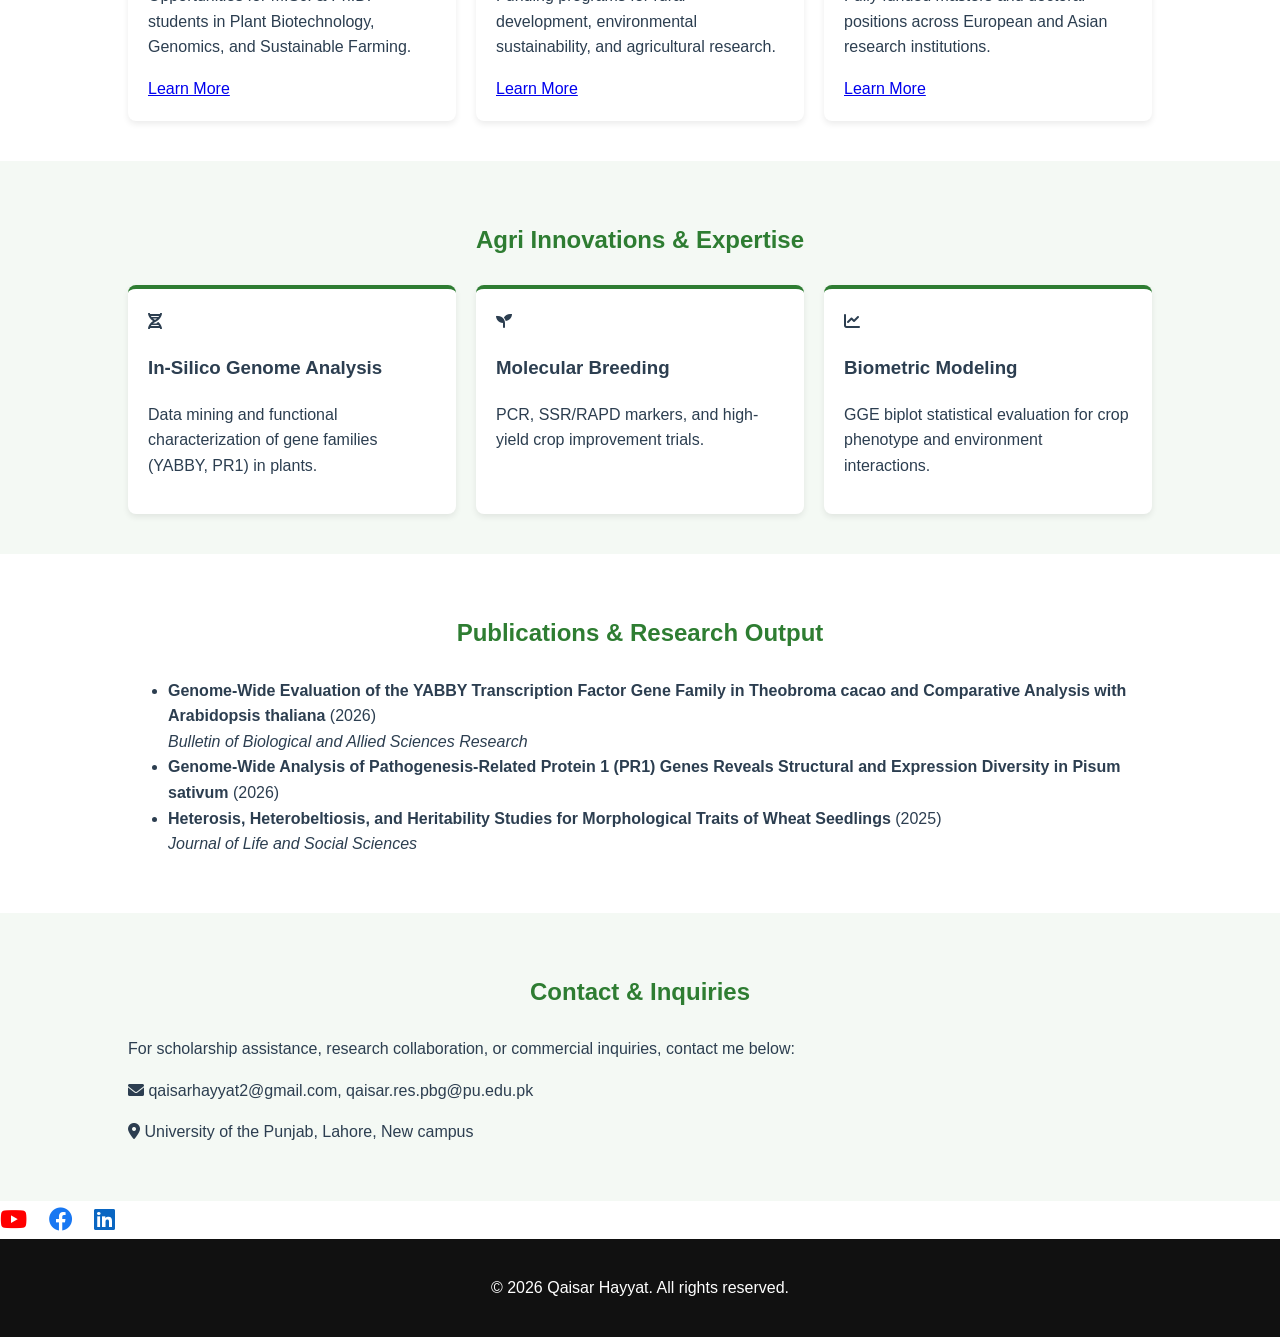
==== commit 91dff3f3: "Update index.html" ====
--- a/index.html
+++ b/index.html
@@ -27,6 +27,7 @@
                 <li><a href="#scholarships">Scholarships & Grants</a></li>
                 <li><a href="#innovations">Agri Innovations</a></li>
                 <li><a href="#research">Research</a></li>
+                <li><a href="pbg-materials.html">PBG Materials</a></li>
                 <li><a href="#contact">Contact</a></li>
             </ul>
         </nav>
@@ -142,11 +143,7 @@
             <p><i class="fas fa-envelope"></i> qaisarhayyat2@gmail.com, qaisar.res.pbg@pu.edu.pk</p>
             <p><i class="fas fa-map-marker-alt"></i> University of the Punjab, Lahore, New campus</p>
             <div class="social-links" style="margin-top: 15px;">
-                <!-- Additional Photo Section -->
-<section class="container bg-light" style="text-align: center; padding: 30px 10%;">
-    <h2>Featured Photo</h2>
-    <div style="max-width: 600px; margin: 0 auto;">
-        <img src="qaisar passport image (1).jpg" alt="Qaisar Hayyat Research" style="width: 100%; max-height: 400px; object-fit: cover; border-radius: 10px; box-shadow: 0 4px 10px rgba(0,0,0,0.15);">
+                
     </div>
 </section>
     <!-- YouTube Channel -->
